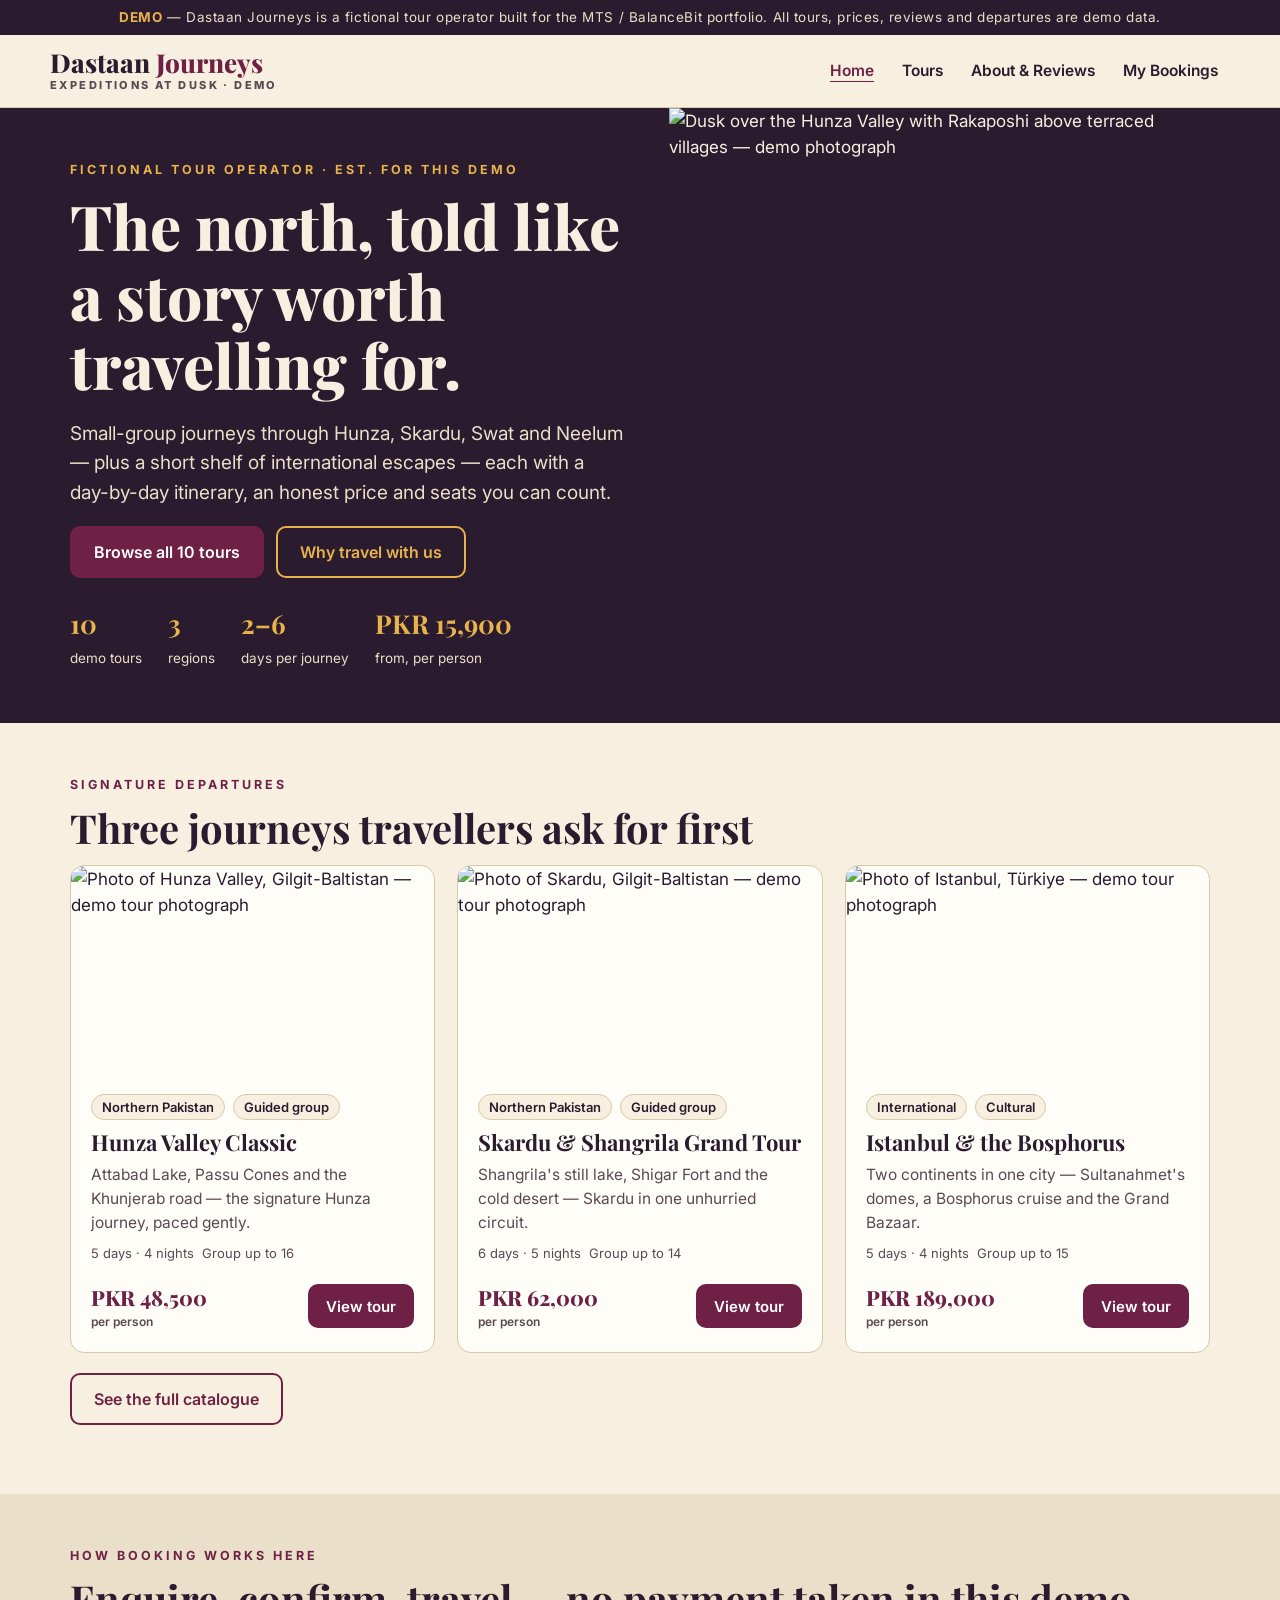
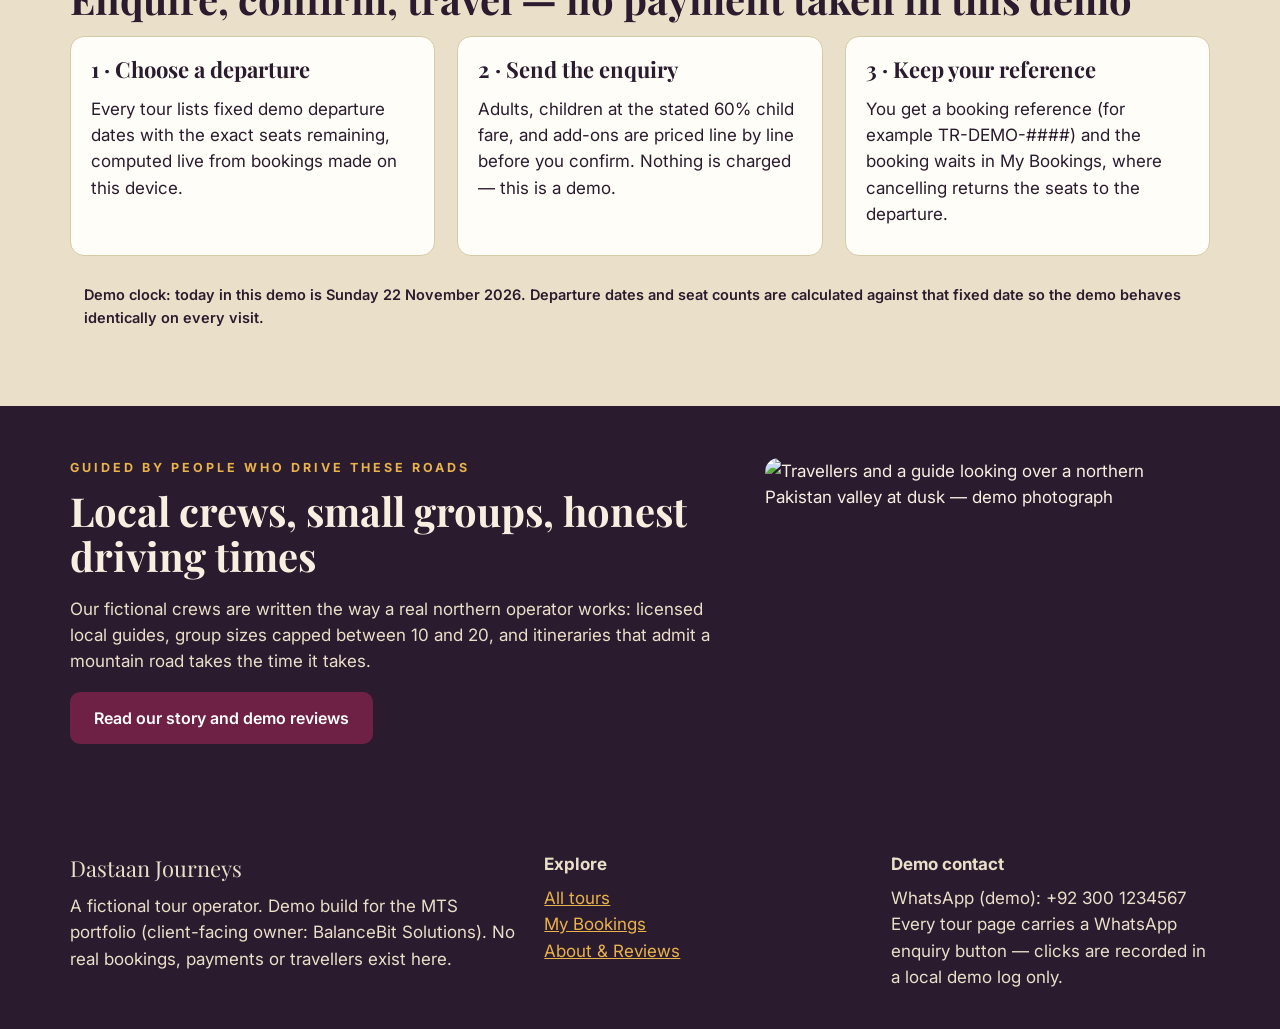
==== index.html @ e7854fab "Queue #10: Dastaan Journeys travel & tour booking demo (text files; images pending web-upload)" ====
<!DOCTYPE html>
<html lang="en">
<head>
<meta charset="utf-8">
<meta name="viewport" content="width=device-width, initial-scale=1">
<title>Dastaan Journeys — Northern Pakistan & Beyond Tours (Demo)</title>
<meta name="description" content="DEMO portfolio site for a fictional tour operator: Hunza, Skardu, Swat, Neelum and international tours with day-by-day itineraries and a working booking enquiry flow.">
<link rel="icon" href="assets/favicon.svg" type="image/svg+xml">
<link rel="preconnect" href="https://fonts.googleapis.com">
<link rel="preconnect" href="https://fonts.gstatic.com" crossorigin>
<link href="https://fonts.googleapis.com/css2?family=Playfair+Display:wght@600;700;800&family=Inter:wght@400;600;700;800&display=swap" rel="stylesheet">
<link rel="stylesheet" href="css/style.css">
</head>
<body>
<a class="skip" href="#main">Skip to content</a>
<div class="demo-bar"><strong>DEMO</strong> — Dastaan Journeys is a fictional tour operator built for the MTS / BalanceBit portfolio. All tours, prices, reviews and departures are demo data.</div>
<header class="site"><div class="wrap site-in">
  <a class="logo" href="index.html">Dastaan <em>Journeys</em><small>Expeditions at dusk · Demo</small></a>
  <nav class="main" aria-label="Main">
    <a href="index.html" aria-current="page">Home</a>
    <a href="tours.html">Tours</a>
    <a href="about.html">About &amp; Reviews</a>
    <a href="bookings.html" data-nav-bookings>My Bookings</a>
  </nav>
</div></header>
<main id="main">
  <section class="hero"><div class="wrap hero-in">
    <div class="hero-copy">
      <p class="eyebrow">Fictional tour operator · Est. for this demo</p>
      <h1>The north, told like a story worth travelling for.</h1>
      <p class="lede">Small-group journeys through Hunza, Skardu, Swat and Neelum — plus a short shelf of international escapes — each with a day-by-day itinerary, an honest price and seats you can count.</p>
      <p style="display:flex;gap:12px;flex-wrap:wrap">
        <a class="btn" href="tours.html">Browse all 10 tours</a>
        <a class="btn ghost" style="color:var(--gold);border-color:var(--gold)" href="about.html">Why travel with us</a>
      </p>
      <div class="hero-stats">
        <div><strong>10</strong><span>demo tours</span></div>
        <div><strong>3</strong><span>regions</span></div>
        <div><strong>2–6</strong><span>days per journey</span></div>
        <div><strong>PKR 15,900</strong><span>from, per person</span></div>
      </div>
    </div>
    <img class="hero-img" src="assets/hero.jpg" alt="Dusk over the Hunza Valley with Rakaposhi above terraced villages — demo photograph">
  </div></section>

  <section class="band"><div class="wrap">
    <p class="eyebrow">Signature departures</p>
    <h2>Three journeys travellers ask for first</h2>
    <div class="grid" data-featured></div>
    <p style="margin-top:20px"><a class="btn ghost" href="tours.html">See the full catalogue</a></p>
  </div></section>

  <section class="band sand"><div class="wrap">
    <p class="eyebrow">How booking works here</p>
    <h2>Enquire, confirm, travel — no payment taken in this demo</h2>
    <div class="grid">
      <article class="review"><h3>1 · Choose a departure</h3><p>Every tour lists fixed demo departure dates with the exact seats remaining, computed live from bookings made on this device.</p></article>
      <article class="review"><h3>2 · Send the enquiry</h3><p>Adults, children at the stated 60% child fare, and add-ons are priced line by line before you confirm. Nothing is charged — this is a demo.</p></article>
      <article class="review"><h3>3 · Keep your reference</h3><p>You get a booking reference (for example TR-DEMO-####) and the booking waits in My Bookings, where cancelling returns the seats to the departure.</p></article>
    </div>
    <p class="clock-note" style="margin-top:18px">Demo clock: today in this demo is <span data-clock></span>. Departure dates and seat counts are calculated against that fixed date so the demo behaves identically on every visit.</p>
  </div></section>

  <section class="band dark"><div class="wrap cols">
    <div>
      <p class="eyebrow">Guided by people who drive these roads</p>
      <h2>Local crews, small groups, honest driving times</h2>
      <p>Our fictional crews are written the way a real northern operator works: licensed local guides, group sizes capped between 10 and 20, and itineraries that admit a mountain road takes the time it takes.</p>
      <p><a class="btn" href="about.html">Read our story and demo reviews</a></p>
    </div>
    <img src="assets/guide.jpg" alt="Travellers and a guide looking over a northern Pakistan valley at dusk — demo photograph" style="border-radius:14px;width:100%;height:100%;object-fit:cover;min-height:260px">
  </div></section>
</main>
<footer class="site"><div class="wrap cols">
  <div><p style="font-family:var(--serif);font-size:22px;margin:0 0 8px">Dastaan Journeys</p>
  <p style="margin:0">A fictional tour operator. Demo build for the MTS portfolio (client-facing owner: BalanceBit Solutions). No real bookings, payments or travellers exist here.</p></div>
  <div><p style="font-weight:700;margin:0 0 8px">Explore</p>
  <p style="margin:0"><a href="tours.html">All tours</a><br><a href="bookings.html">My Bookings</a><br><a href="about.html">About &amp; Reviews</a></p></div>
  <div><p style="font-weight:700;margin:0 0 8px">Demo contact</p>
  <p style="margin:0">WhatsApp (demo): +92 300 1234567<br>Every tour page carries a WhatsApp enquiry button — clicks are recorded in a local demo log only.</p></div>
</div></footer>
<script src="js/logic.js"></script>
<script src="js/site.js"></script>
<script>
  document.querySelector("[data-clock]").textContent = window.TravelLogic.DEMO_TODAY_LABEL;
  var picks = ["hunza-classic", "skardu-grand", "istanbul-bosphorus"];
  document.querySelector("[data-featured]").innerHTML = picks.map(function (id) { return TR.cardHTML(TravelLogic.getTour(id)); }).join("");
</script>
</body>
</html>
---- css/style.css ----
/* Dastaan Journeys — Dusk Expedition Editorial.
   Tokens: paper #F7F0E1 · plum-ink #2B1B2E · plum accent #6E2145 · sand #EADFC8 ·
   dusk gold #E8B34B (on dark only) · muted #5A4A52 · error #B3261E (only extra hue). */
:root{
  --paper:#F7F0E1; --ink:#2B1B2E; --plum:#6E2145; --sand:#EADFC8; --gold:#E8B34B;
  --muted:#5A4A52; --line:#D8C9A8; --err:#B3261E; --card:#FFFDF7;
  --serif:"Playfair Display",Georgia,serif; --sans:"Inter",system-ui,sans-serif;
}
*{box-sizing:border-box}
html{scroll-behavior:smooth}
body{margin:0;background:var(--paper);color:var(--ink);font-family:var(--sans);font-size:17px;line-height:1.55}
img{max-width:100%;display:block}
a{color:var(--plum)}
:focus-visible{outline:3px solid var(--plum);outline-offset:2px}
.skip{position:absolute;left:-9999px;top:0;background:var(--ink);color:var(--paper);padding:10px 16px;z-index:50}
.skip:focus{left:8px;top:8px}
.wrap{max-width:1180px;margin:0 auto;padding:0 20px}
.demo-bar{background:var(--ink);color:var(--sand);text-align:center;font-size:13.5px;letter-spacing:.04em;padding:7px 12px}
.demo-bar strong{color:var(--gold)}
header.site{background:var(--paper);border-bottom:1px solid var(--line)}
.site-in{display:flex;align-items:center;gap:18px;flex-wrap:wrap;padding:14px 0}
.logo{font-family:var(--serif);font-weight:800;font-size:26px;color:var(--ink);text-decoration:none;line-height:1}
.logo em{color:var(--plum);font-style:normal}
.logo small{display:block;font-family:var(--sans);font-size:11px;letter-spacing:.22em;text-transform:uppercase;color:var(--muted);margin-top:4px}
nav.main{margin-left:auto;display:flex;gap:4px;flex-wrap:wrap}
nav.main a{color:var(--ink);text-decoration:none;padding:10px 12px;font-weight:600;font-size:15.5px;border-radius:8px;min-height:44px;display:inline-flex;align-items:center}
nav.main a[aria-current="page"]{color:var(--plum);text-decoration:underline;text-underline-offset:5px}
.btn{display:inline-flex;align-items:center;justify-content:center;gap:8px;background:var(--plum);color:#fff;border:2px solid var(--plum);
  font:600 16px var(--sans);padding:12px 22px;border-radius:10px;cursor:pointer;text-decoration:none;min-height:52px}
.btn:hover{background:#571A37;border-color:#571A37}
.btn.ghost{background:transparent;color:var(--plum)}
.btn.ghost:hover{background:var(--sand)}
.btn.dark{background:var(--ink);border-color:var(--ink);color:var(--paper)}
.btn.small{min-height:44px;padding:8px 16px;font-size:15px}
.btn.wa{background:var(--ink);border-color:var(--ink);color:var(--paper)}
.hero{background:var(--ink);color:var(--paper)}
.hero-in{display:grid;grid-template-columns:1.05fr .95fr;gap:0;align-items:stretch}
.hero-copy{padding:52px 44px 52px 0}
.eyebrow{letter-spacing:.24em;text-transform:uppercase;font-size:12.5px;font-weight:700;color:var(--plum);margin:0 0 12px}
.hero .eyebrow{color:var(--gold)}
h1,h2,h3{font-family:var(--serif);line-height:1.12;margin:0 0 14px}
h1{font-size:clamp(38px,5.4vw,62px);font-weight:800}
h2{font-size:clamp(28px,3.4vw,40px);font-weight:700}
h3{font-size:22px;font-weight:700}
.hero p.lede{font-size:19px;color:var(--sand);max-width:34em}
.hero-img{width:100%;height:100%;object-fit:cover;min-height:340px;animation:drift 24s ease-in-out infinite alternate}
@keyframes drift{from{transform:scale(1)}to{transform:scale(1.06)}}
.hero-stats{display:flex;gap:26px;flex-wrap:wrap;margin-top:26px}
.hero-stats div strong{display:block;font-family:var(--serif);font-size:26px;color:var(--gold)}
.hero-stats div span{font-size:13.5px;color:var(--sand)}
section.band{padding:52px 0}
section.band.sand{background:var(--sand)}
section.band.dark{background:var(--ink);color:var(--paper)}
section.band.dark .eyebrow{color:var(--gold)}
section.band.dark p{color:var(--sand)}
.grid{display:grid;grid-template-columns:repeat(3,1fr);gap:22px}
.grid.two{grid-template-columns:repeat(2,1fr)}
.card{background:var(--card);border:1px solid var(--line);border-radius:14px;overflow:hidden;display:flex;flex-direction:column}
.card img{width:100%;height:210px;object-fit:cover}
.card-body{padding:18px 20px 20px;display:flex;flex-direction:column;gap:8px;flex:1}
.card .meta{display:flex;gap:8px;flex-wrap:wrap;font-size:13px;color:var(--muted)}
.tag{border:1px solid var(--line);border-radius:999px;padding:2px 10px;background:var(--paper);color:var(--ink);font-weight:600}
.card h3{margin:2px 0 0}
.card h3 a{color:var(--ink);text-decoration:none}
.card p{margin:0;color:var(--muted);font-size:15.5px}
.card-foot{margin-top:auto;display:flex;align-items:center;justify-content:space-between;gap:10px;padding-top:10px}
.price{font-family:var(--serif);font-size:21px;font-weight:800;color:var(--plum);white-space:nowrap}
.price small{display:block;font-family:var(--sans);font-size:12px;font-weight:600;color:var(--muted)}
.filters{background:var(--card);border:1px solid var(--line);border-radius:14px;padding:18px 20px;display:grid;grid-template-columns:1.4fr 1fr 1fr 1fr;gap:14px;align-items:end}
label.flabel{display:block;font-weight:700;font-size:14px;margin-bottom:6px}
input[type="text"],input[type="email"],input[type="tel"],input[type="number"],select,textarea{
  width:100%;font:400 16px var(--sans);padding:12px 14px;min-height:52px;border:1.5px solid var(--muted);
  border-radius:10px;background:#fff;color:var(--ink)}
textarea{min-height:96px}
.count-line{font-weight:600;margin:18px 0 14px}
.empty{border:1.5px dashed var(--plum);border-radius:14px;padding:28px;background:var(--card);text-align:center}
.review{background:var(--card);border:1px solid var(--line);border-radius:14px;padding:20px}
.review .stars{color:var(--plum);letter-spacing:2px;font-size:17px}
.review p{margin:8px 0;color:var(--ink)}
.review .who{font-weight:700;font-size:14.5px}
.demo-note{font-size:13px;color:var(--muted);font-style:italic}
.itin{border:1px solid var(--line);border-radius:14px;background:var(--card);overflow:hidden}
.itin details{border-bottom:1px solid var(--line)}
.itin details:last-child{border-bottom:0}
.itin summary{cursor:pointer;padding:16px 20px;font-weight:700;min-height:52px;display:flex;gap:12px;align-items:center;list-style:none}
.itin summary::-webkit-details-marker{display:none}
.itin summary .dnum{font-family:var(--serif);color:var(--plum);font-size:20px;min-width:64px}
.itin details p{margin:0;padding:0 20px 18px 96px;color:var(--muted)}
.cols{display:grid;grid-template-columns:1.5fr 1fr;gap:28px;align-items:start}
.panel{background:var(--card);border:1px solid var(--line);border-radius:14px;padding:22px}
.panel ul{margin:8px 0;padding-left:20px}
.panel li{margin:5px 0}
.dep{display:flex;justify-content:space-between;gap:10px;border:1px solid var(--line);border-radius:10px;padding:12px 14px;margin:8px 0;background:var(--paper);flex-wrap:wrap}
.dep strong{font-size:15.5px}
.seats{color:var(--plum);font-weight:700}
form.book{display:grid;gap:16px}
.frow{display:grid;grid-template-columns:1fr 1fr;gap:14px}
.err{color:var(--err);font-size:14.5px;font-weight:600;margin:6px 0 0;min-height:0}
.err:empty{display:none}
.addon{display:flex;gap:12px;align-items:flex-start;border:1px solid var(--line);border-radius:10px;padding:12px 14px;background:var(--paper)}
.addon input{width:22px;height:22px;margin-top:3px;flex:none}
.addon .aprice{margin-left:auto;font-weight:700;color:var(--plum);white-space:nowrap}
.quote{background:var(--sand);border-radius:12px;padding:18px 20px}
.quote table{width:100%;border-collapse:collapse}
.quote td{padding:5px 0;vertical-align:top}
.quote td.n{text-align:right;font-variant-numeric:tabular-nums;white-space:nowrap;padding-left:14px}
.quote tr.total td{border-top:2px solid var(--ink);font-weight:800;font-size:19px;padding-top:10px}
.confirm{background:var(--card);border:2px solid var(--plum);border-radius:14px;padding:26px}
.confirm .ref{font-family:var(--serif);font-size:30px;color:var(--plum);font-weight:800}
.booking-card{background:var(--card);border:1px solid var(--line);border-radius:14px;padding:20px;margin-bottom:16px}
footer.site{background:var(--ink);color:var(--sand);padding:38px 0;margin-top:0}
footer.site a{color:var(--gold)}
footer.site .cols{grid-template-columns:1.4fr 1fr 1fr}
.clock-note{background:var(--sand);border-radius:10px;padding:10px 14px;font-size:14.5px;font-weight:600}
@media (max-width:900px){
  .grid,.grid.two{grid-template-columns:1fr 1fr}
  .filters{grid-template-columns:1fr 1fr}
  .hero-in{grid-template-columns:1fr}
  .hero-copy{padding:36px 0 28px}
  .hero-img{min-height:240px}
  .cols{grid-template-columns:1fr}
  footer.site .cols{grid-template-columns:1fr}
}
@media (max-width:560px){
  .grid,.grid.two{grid-template-columns:1fr}
  .filters,.frow{grid-template-columns:1fr}
  .itin details p{padding-left:20px}
  .site-in{gap:8px}
  nav.main a{padding:9px 8px;font-size:14.5px}
  body{font-size:16px}
}
@media (prefers-reduced-motion: reduce){
  html{scroll-behavior:auto}
  .hero-img{animation:none}
  *{transition:none!important}
}
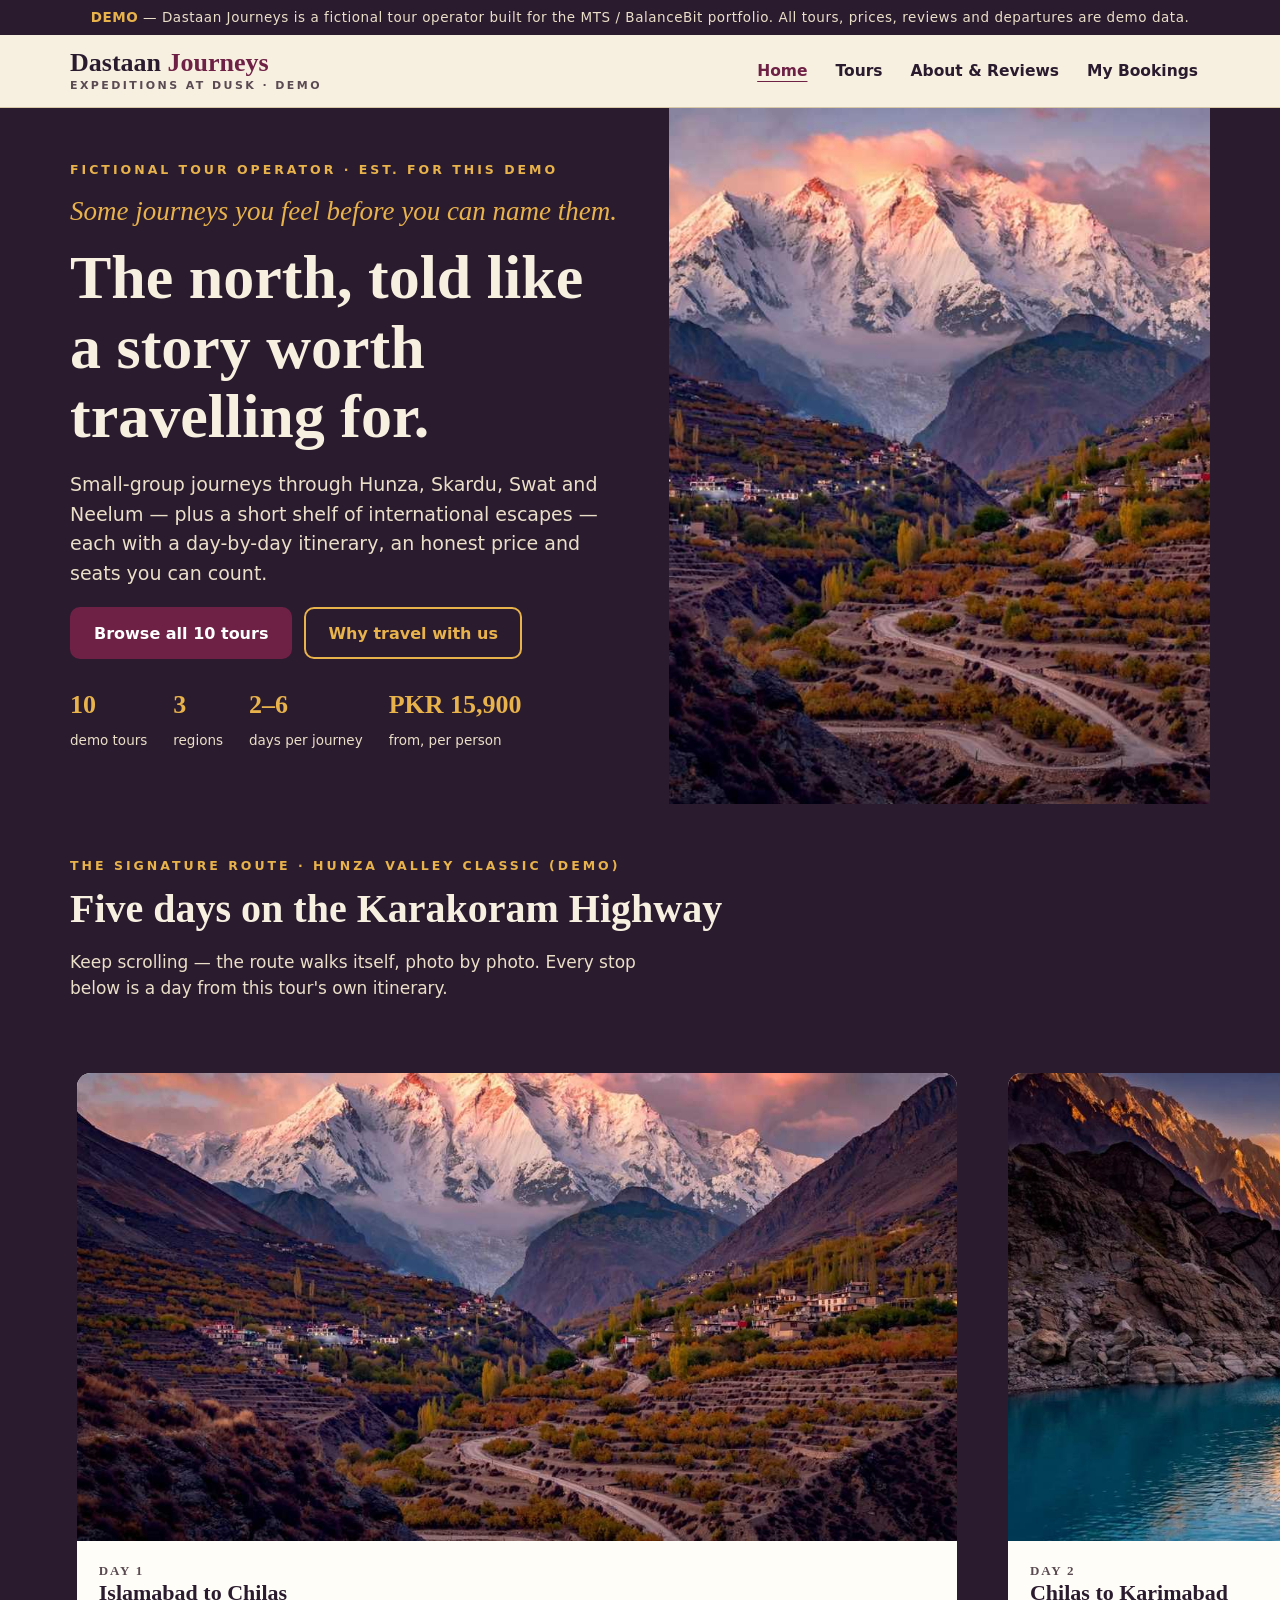
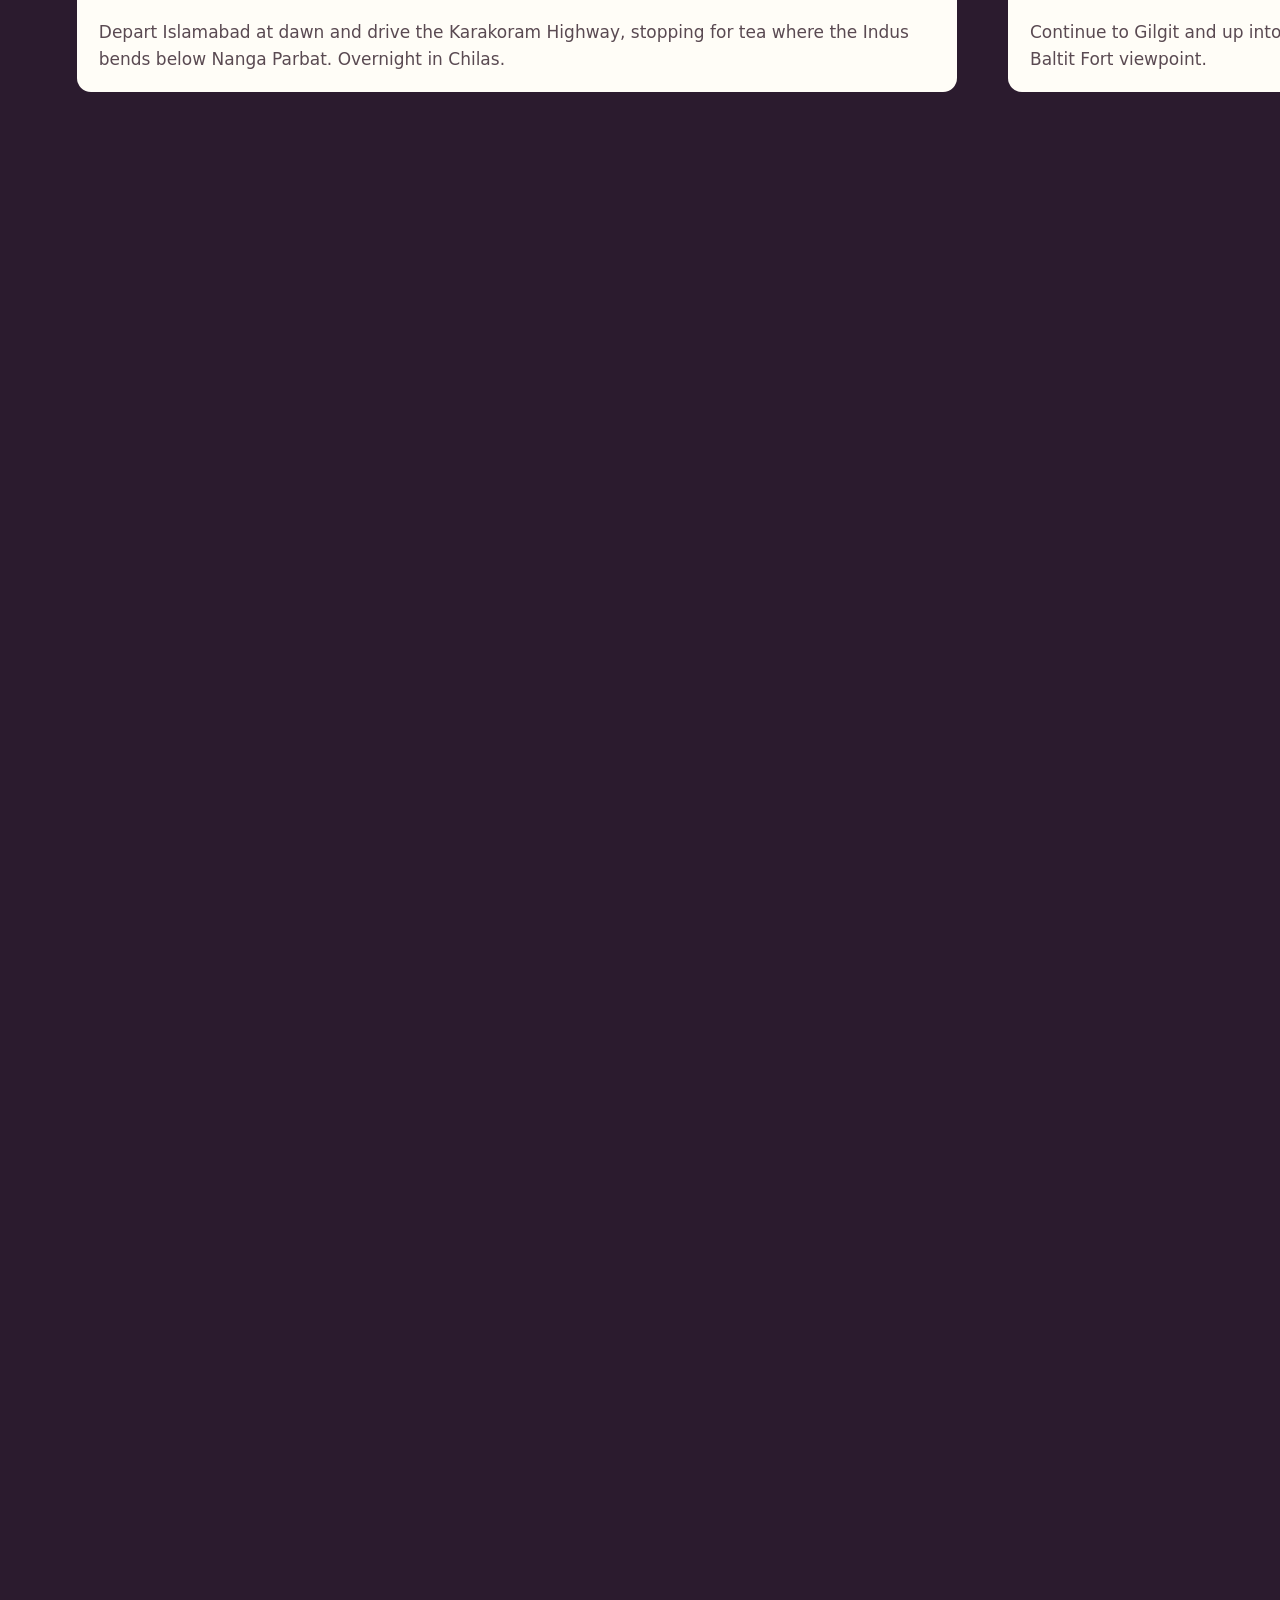
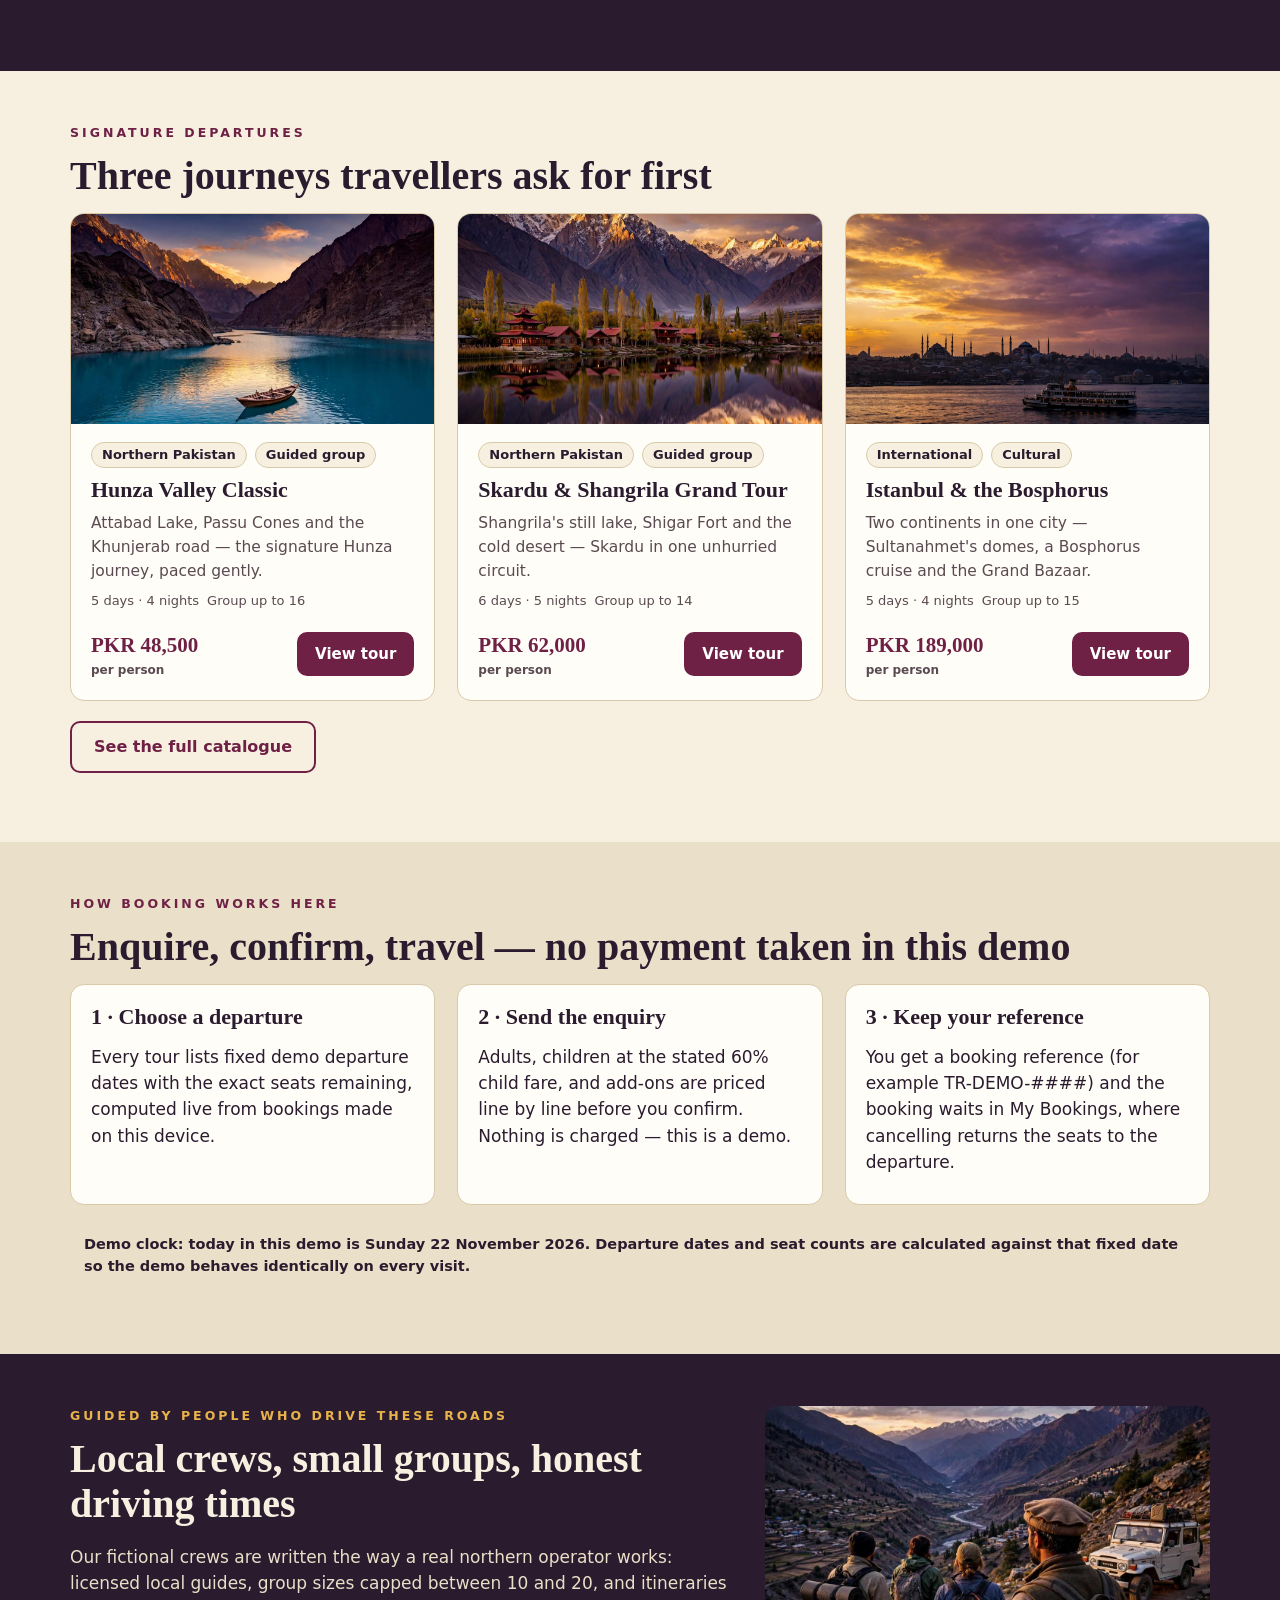
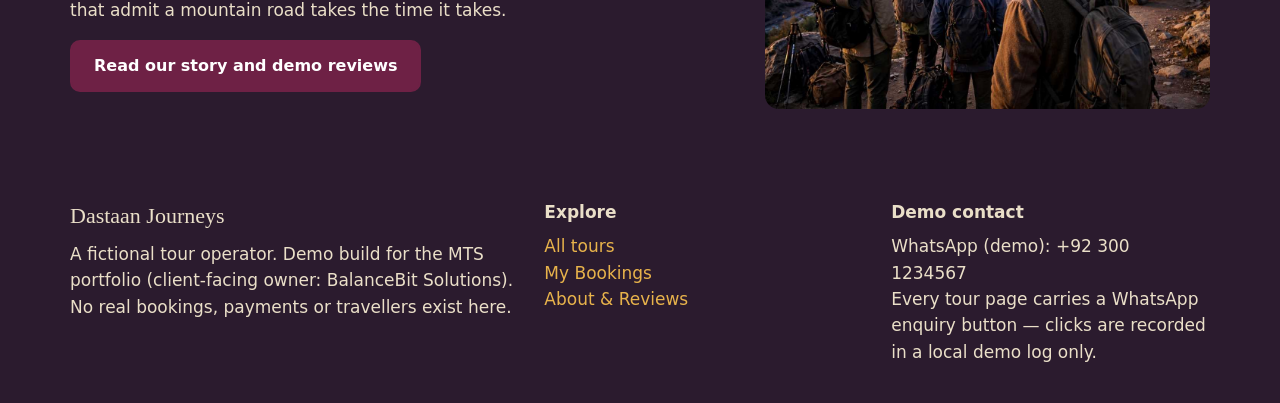
==== commit 90399912: "Premium upgrade batch 2026-11-22: audit fixes + premium ladder + static capture mode + self-hosted f" ====
--- a/index.html
+++ b/index.html
@@ -6,9 +6,10 @@
 <title>Dastaan Journeys — Northern Pakistan & Beyond Tours (Demo)</title>
 <meta name="description" content="DEMO portfolio site for a fictional tour operator: Hunza, Skardu, Swat, Neelum and international tours with day-by-day itineraries and a working booking enquiry flow.">
 <link rel="icon" href="assets/favicon.svg" type="image/svg+xml">
-<link rel="preconnect" href="https://fonts.googleapis.com">
-<link rel="preconnect" href="https://fonts.gstatic.com" crossorigin>
-<link href="https://fonts.googleapis.com/css2?family=Playfair+Display:wght@600;700;800&family=Inter:wght@400;600;700;800&display=swap" rel="stylesheet">
+
+
+<link rel="stylesheet" href="assets/fonts/fonts.css">
+<link rel="stylesheet" href="assets/vendor/lenis.css">
 <link rel="stylesheet" href="css/style.css">
 </head>
 <body>
@@ -27,6 +28,7 @@
   <section class="hero"><div class="wrap hero-in">
     <div class="hero-copy">
       <p class="eyebrow">Fictional tour operator · Est. for this demo</p>
+      <p class="feeling">Some journeys you feel before you can name them.</p>
       <h1>The north, told like a story worth travelling for.</h1>
       <p class="lede">Small-group journeys through Hunza, Skardu, Swat and Neelum — plus a short shelf of international escapes — each with a day-by-day itinerary, an honest price and seats you can count.</p>
       <p style="display:flex;gap:12px;flex-wrap:wrap">
@@ -42,6 +44,21 @@
     </div>
     <img class="hero-img" src="assets/hero.jpg" alt="Dusk over the Hunza Valley with Rakaposhi above terraced villages — demo photograph">
   </div></section>
+
+  <section class="band chapter" data-chapter aria-label="Hunza Valley Classic — the signature route, day by day (demo)">
+    <div class="wrap">
+      <p class="eyebrow">The signature route · Hunza Valley Classic (demo)</p>
+      <h2>Five days on the Karakoram Highway</h2>
+      <p class="chapter-hint">Keep scrolling — the route walks itself, photo by photo. Every stop below is a day from this tour's own itinerary.</p>
+    </div>
+    <div class="htrack-wrap"><div class="htrack">
+      <article class="hpanel"><img src="assets/hero.jpg" alt="Dusk over the Hunza Valley with Rakaposhi above terraced villages — demo photograph"><div class="hpanel-copy"><p class="hday">Day 1</p><h3>Islamabad to Chilas</h3><p>Depart Islamabad at dawn and drive the Karakoram Highway, stopping for tea where the Indus bends below Nanga Parbat. Overnight in Chilas.</p></div></article>
+      <article class="hpanel"><img src="assets/tour-hunza.jpg" alt="Hunza Valley terraces and peaks — demo photograph"><div class="hpanel-copy"><p class="hday">Day 2</p><h3>Chilas to Karimabad</h3><p>Continue to Gilgit and up into Hunza. Evening walk through Karimabad bazaar and sunset at the Baltit Fort viewpoint.</p></div></article>
+      <article class="hpanel"><img src="assets/tour-hunza.jpg" alt="Attabad Lake and the Passu Cones — demo photograph" style="object-position:70% 50%"><div class="hpanel-copy"><p class="hday">Day 3</p><h3>Attabad Lake and Passu</h3><p>Boat on the turquoise water of Attabad Lake, cross the Hussaini suspension bridge and photograph the Passu Cones at golden hour.</p></div></article>
+      <article class="hpanel"><img src="assets/guide.jpg" alt="Travellers and a guide looking over a northern Pakistan valley at dusk — demo photograph"><div class="hpanel-copy"><p class="hday">Day 4</p><h3>Khunjerab Pass day trip</h3><p>Drive to the Khunjerab Pass on the Pakistan–China border (4,693 m), the highest paved border crossing in the world, and return to Karimabad.</p></div></article>
+      <article class="hpanel hpanel-end"><div class="hpanel-copy"><p class="hday">Day 5</p><h3>Karimabad to Islamabad</h3><p>Fly Gilgit to Islamabad (weather permitting) or drive the highway back, arriving in the evening.</p><p style="margin-top:14px"><a class="btn" href="tour.html?id=hunza-classic">See the full Hunza itinerary</a></p></div></article>
+    </div></div>
+  </section>
 
   <section class="band"><div class="wrap">
     <p class="eyebrow">Signature departures</p>
@@ -81,6 +98,10 @@
 </div></footer>
 <script src="js/logic.js"></script>
 <script src="js/site.js"></script>
+<script src="assets/vendor/lenis.min.js" defer></script>
+<script src="assets/vendor/gsap.min.js" defer></script>
+<script src="assets/vendor/ScrollTrigger.min.js" defer></script>
+<script src="js/premium.js" defer></script>
 <script>
   document.querySelector("[data-clock]").textContent = window.TravelLogic.DEMO_TODAY_LABEL;
   var picks = ["hunza-classic", "skardu-grand", "istanbul-bosphorus"];
--- a/assets/fonts/fonts.css
+++ b/assets/fonts/fonts.css
@@ -0,0 +1,129 @@
+/* Self-hosted webfonts (Google Fonts, OFL) — downloaded 2026-11-22.
+   Replaces the fonts.googleapis.com stylesheet so the design renders
+   identically with or without external network access. */
+/* latin */
+@font-face {
+  font-family: 'Inter';
+  font-style: normal;
+  font-weight: 400;
+  font-display: swap;
+  src: url(./inter-normal-latin-56724408.woff2) format('woff2');
+  unicode-range: U+0000-00FF, U+0131, U+0152-0153, U+02BB-02BC, U+02C6, U+02DA, U+02DC, U+0304, U+0308, U+0329, U+2000-206F, U+20AC, U+2122, U+2191, U+2193, U+2212, U+2215, U+FEFF, U+FFFD;
+}
+/* latin-ext */
+@font-face {
+  font-family: 'Inter';
+  font-style: normal;
+  font-weight: 400;
+  font-display: swap;
+  src: url(./inter-normal-latin-ext-39529051.woff2) format('woff2');
+  unicode-range: U+0100-02BA, U+02BD-02C5, U+02C7-02CC, U+02CE-02D7, U+02DD-02FF, U+0304, U+0308, U+0329, U+1D00-1DBF, U+1E00-1E9F, U+1EF2-1EFF, U+2020, U+20A0-20AB, U+20AD-20C4, U+2113, U+2C60-2C7F, U+A720-A7FF;
+}
+/* latin */
+@font-face {
+  font-family: 'Inter';
+  font-style: normal;
+  font-weight: 600;
+  font-display: swap;
+  src: url(./inter-normal-latin-56724408.woff2) format('woff2');
+  unicode-range: U+0000-00FF, U+0131, U+0152-0153, U+02BB-02BC, U+02C6, U+02DA, U+02DC, U+0304, U+0308, U+0329, U+2000-206F, U+20AC, U+2122, U+2191, U+2193, U+2212, U+2215, U+FEFF, U+FFFD;
+}
+/* latin-ext */
+@font-face {
+  font-family: 'Inter';
+  font-style: normal;
+  font-weight: 600;
+  font-display: swap;
+  src: url(./inter-normal-latin-ext-39529051.woff2) format('woff2');
+  unicode-range: U+0100-02BA, U+02BD-02C5, U+02C7-02CC, U+02CE-02D7, U+02DD-02FF, U+0304, U+0308, U+0329, U+1D00-1DBF, U+1E00-1E9F, U+1EF2-1EFF, U+2020, U+20A0-20AB, U+20AD-20C4, U+2113, U+2C60-2C7F, U+A720-A7FF;
+}
+/* latin */
+@font-face {
+  font-family: 'Inter';
+  font-style: normal;
+  font-weight: 700;
+  font-display: swap;
+  src: url(./inter-normal-latin-56724408.woff2) format('woff2');
+  unicode-range: U+0000-00FF, U+0131, U+0152-0153, U+02BB-02BC, U+02C6, U+02DA, U+02DC, U+0304, U+0308, U+0329, U+2000-206F, U+20AC, U+2122, U+2191, U+2193, U+2212, U+2215, U+FEFF, U+FFFD;
+}
+/* latin-ext */
+@font-face {
+  font-family: 'Inter';
+  font-style: normal;
+  font-weight: 700;
+  font-display: swap;
+  src: url(./inter-normal-latin-ext-39529051.woff2) format('woff2');
+  unicode-range: U+0100-02BA, U+02BD-02C5, U+02C7-02CC, U+02CE-02D7, U+02DD-02FF, U+0304, U+0308, U+0329, U+1D00-1DBF, U+1E00-1E9F, U+1EF2-1EFF, U+2020, U+20A0-20AB, U+20AD-20C4, U+2113, U+2C60-2C7F, U+A720-A7FF;
+}
+/* latin */
+@font-face {
+  font-family: 'Inter';
+  font-style: normal;
+  font-weight: 800;
+  font-display: swap;
+  src: url(./inter-normal-latin-56724408.woff2) format('woff2');
+  unicode-range: U+0000-00FF, U+0131, U+0152-0153, U+02BB-02BC, U+02C6, U+02DA, U+02DC, U+0304, U+0308, U+0329, U+2000-206F, U+20AC, U+2122, U+2191, U+2193, U+2212, U+2215, U+FEFF, U+FFFD;
+}
+/* latin-ext */
+@font-face {
+  font-family: 'Inter';
+  font-style: normal;
+  font-weight: 800;
+  font-display: swap;
+  src: url(./inter-normal-latin-ext-39529051.woff2) format('woff2');
+  unicode-range: U+0100-02BA, U+02BD-02C5, U+02C7-02CC, U+02CE-02D7, U+02DD-02FF, U+0304, U+0308, U+0329, U+1D00-1DBF, U+1E00-1E9F, U+1EF2-1EFF, U+2020, U+20A0-20AB, U+20AD-20C4, U+2113, U+2C60-2C7F, U+A720-A7FF;
+}
+/* latin */
+@font-face {
+  font-family: 'Playfair Display';
+  font-style: normal;
+  font-weight: 600;
+  font-display: swap;
+  src: url(./playfair-display-normal-latin-48d1e9cd.woff2) format('woff2');
+  unicode-range: U+0000-00FF, U+0131, U+0152-0153, U+02BB-02BC, U+02C6, U+02DA, U+02DC, U+0304, U+0308, U+0329, U+2000-206F, U+20AC, U+2122, U+2191, U+2193, U+2212, U+2215, U+FEFF, U+FFFD;
+}
+/* latin-ext */
+@font-face {
+  font-family: 'Playfair Display';
+  font-style: normal;
+  font-weight: 600;
+  font-display: swap;
+  src: url(./playfair-display-normal-latin-ext-4136269b.woff2) format('woff2');
+  unicode-range: U+0100-02BA, U+02BD-02C5, U+02C7-02CC, U+02CE-02D7, U+02DD-02FF, U+0304, U+0308, U+0329, U+1D00-1DBF, U+1E00-1E9F, U+1EF2-1EFF, U+2020, U+20A0-20AB, U+20AD-20C4, U+2113, U+2C60-2C7F, U+A720-A7FF;
+}
+/* latin */
+@font-face {
+  font-family: 'Playfair Display';
+  font-style: normal;
+  font-weight: 700;
+  font-display: swap;
+  src: url(./playfair-display-normal-latin-48d1e9cd.woff2) format('woff2');
+  unicode-range: U+0000-00FF, U+0131, U+0152-0153, U+02BB-02BC, U+02C6, U+02DA, U+02DC, U+0304, U+0308, U+0329, U+2000-206F, U+20AC, U+2122, U+2191, U+2193, U+2212, U+2215, U+FEFF, U+FFFD;
+}
+/* latin-ext */
+@font-face {
+  font-family: 'Playfair Display';
+  font-style: normal;
+  font-weight: 700;
+  font-display: swap;
+  src: url(./playfair-display-normal-latin-ext-4136269b.woff2) format('woff2');
+  unicode-range: U+0100-02BA, U+02BD-02C5, U+02C7-02CC, U+02CE-02D7, U+02DD-02FF, U+0304, U+0308, U+0329, U+1D00-1DBF, U+1E00-1E9F, U+1EF2-1EFF, U+2020, U+20A0-20AB, U+20AD-20C4, U+2113, U+2C60-2C7F, U+A720-A7FF;
+}
+/* latin */
+@font-face {
+  font-family: 'Playfair Display';
+  font-style: normal;
+  font-weight: 800;
+  font-display: swap;
+  src: url(./playfair-display-normal-latin-48d1e9cd.woff2) format('woff2');
+  unicode-range: U+0000-00FF, U+0131, U+0152-0153, U+02BB-02BC, U+02C6, U+02DA, U+02DC, U+0304, U+0308, U+0329, U+2000-206F, U+20AC, U+2122, U+2191, U+2193, U+2212, U+2215, U+FEFF, U+FFFD;
+}
+/* latin-ext */
+@font-face {
+  font-family: 'Playfair Display';
+  font-style: normal;
+  font-weight: 800;
+  font-display: swap;
+  src: url(./playfair-display-normal-latin-ext-4136269b.woff2) format('woff2');
+  unicode-range: U+0100-02BA, U+02BD-02C5, U+02C7-02CC, U+02CE-02D7, U+02DD-02FF, U+0304, U+0308, U+0329, U+1D00-1DBF, U+1E00-1E9F, U+1EF2-1EFF, U+2020, U+20A0-20AB, U+20AD-20C4, U+2113, U+2C60-2C7F, U+A720-A7FF;
+}
--- a/assets/vendor/lenis.css
+++ b/assets/vendor/lenis.css
@@ -0,0 +1,26 @@
+html.lenis,
+html.lenis body {
+  height: auto;
+}
+
+.lenis:not(.lenis-autoToggle).lenis-stopped {
+  overflow: clip;
+}
+
+.lenis [data-lenis-prevent],
+.lenis [data-lenis-prevent-wheel],
+.lenis [data-lenis-prevent-touch],
+.lenis [data-lenis-prevent-vertical],
+.lenis [data-lenis-prevent-horizontal] {
+  overscroll-behavior: contain;
+}
+
+.lenis.lenis-smooth iframe {
+  pointer-events: none;
+}
+
+.lenis.lenis-autoToggle {
+  transition-property: overflow;
+  transition-duration: 1ms;
+  transition-behavior: allow-discrete;
+}
--- a/css/style.css
+++ b/css/style.css
@@ -10,7 +10,7 @@
 html{scroll-behavior:smooth}
 body{margin:0;background:var(--paper);color:var(--ink);font-family:var(--sans);font-size:17px;line-height:1.55}
 img{max-width:100%;display:block}
-a{color:var(--plum)}
+a{color:var(--plum);text-decoration:none}
 :focus-visible{outline:3px solid var(--plum);outline-offset:2px}
 .skip{position:absolute;left:-9999px;top:0;background:var(--ink);color:var(--paper);padding:10px 16px;z-index:50}
 .skip:focus{left:8px;top:8px}
@@ -18,7 +18,7 @@
 .demo-bar{background:var(--ink);color:var(--sand);text-align:center;font-size:13.5px;letter-spacing:.04em;padding:7px 12px}
 .demo-bar strong{color:var(--gold)}
 header.site{background:var(--paper);border-bottom:1px solid var(--line)}
-.site-in{display:flex;align-items:center;gap:18px;flex-wrap:wrap;padding:14px 0}
+.site-in{display:flex;align-items:center;gap:18px;flex-wrap:wrap;padding-block:14px}
 .logo{font-family:var(--serif);font-weight:800;font-size:26px;color:var(--ink);text-decoration:none;line-height:1}
 .logo em{color:var(--plum);font-style:normal}
 .logo small{display:block;font-family:var(--sans);font-size:11px;letter-spacing:.22em;text-transform:uppercase;color:var(--muted);margin-top:4px}
@@ -126,7 +126,8 @@
   .filters,.frow{grid-template-columns:1fr}
   .itin details p{padding-left:20px}
   .site-in{gap:8px}
-  nav.main a{padding:9px 8px;font-size:14.5px}
+  nav.main{gap:2px}
+  nav.main a{padding:9px 5px;font-size:14.5px}
   body{font-size:16px}
 }
 @media (prefers-reduced-motion: reduce){
@@ -134,3 +135,28 @@
   .hero-img{animation:none}
   *{transition:none!important}
 }
+/* === Premium upgrade 2026-11-22 (Travel) === */
+.feeling{font-family:var(--serif);font-style:italic;font-size:clamp(20px,2.6vw,27px);color:var(--gold);margin:0 0 10px;max-width:22em}
+.chapter{background:var(--ink);color:var(--paper)}
+.chapter .eyebrow{color:var(--gold)}
+.chapter-hint{color:var(--sand);max-width:36em}
+/* Default state (no-JS, reduced motion, pre-init): complete vertical stack, every photo visible */
+.htrack{display:flex;flex-direction:column;gap:22px;padding:10px 20px 6px;max-width:1180px;margin:0 auto}
+.hpanel{background:var(--card);color:var(--ink);border-radius:14px;overflow:hidden}
+.hpanel img{width:100%;height:300px;object-fit:cover}
+.hpanel-copy{padding:20px 22px}
+.hday{font-family:var(--serif);color:var(--plum);font-weight:800;letter-spacing:.14em;text-transform:uppercase;font-size:13px;margin:0 0 6px}
+.hpanel-copy p{color:var(--muted);margin:0}
+.hpanel-end{display:flex;align-items:center;background:var(--sand)}
+/* Premium-on state (JS + motion allowed): pinned horizontal track */
+html.premium-on .htrack-wrap{overflow:hidden}
+html.premium-on .htrack{flex-direction:row;max-width:none;margin:0;padding:6vh 6vw;gap:4vw;width:max-content;align-items:stretch}
+html.premium-on .hpanel{flex:0 0 min(72vw,880px);display:flex;flex-direction:column}
+html.premium-on .hpanel img{height:52vh;flex:none}
+html.premium-on .hpanel-end{flex-basis:min(56vw,620px)}
+@media (max-width:700px){html.premium-on .hpanel{flex-basis:86vw}html.premium-on .hpanel img{height:44vh}}
+@media (prefers-reduced-motion: reduce){
+ .hero-img{animation:none}
+ html.premium-on .htrack{flex-direction:column;width:auto;max-width:1180px;margin:0 auto;padding:10px 20px 6px}
+ html.premium-on .hpanel{flex:none}
+}
